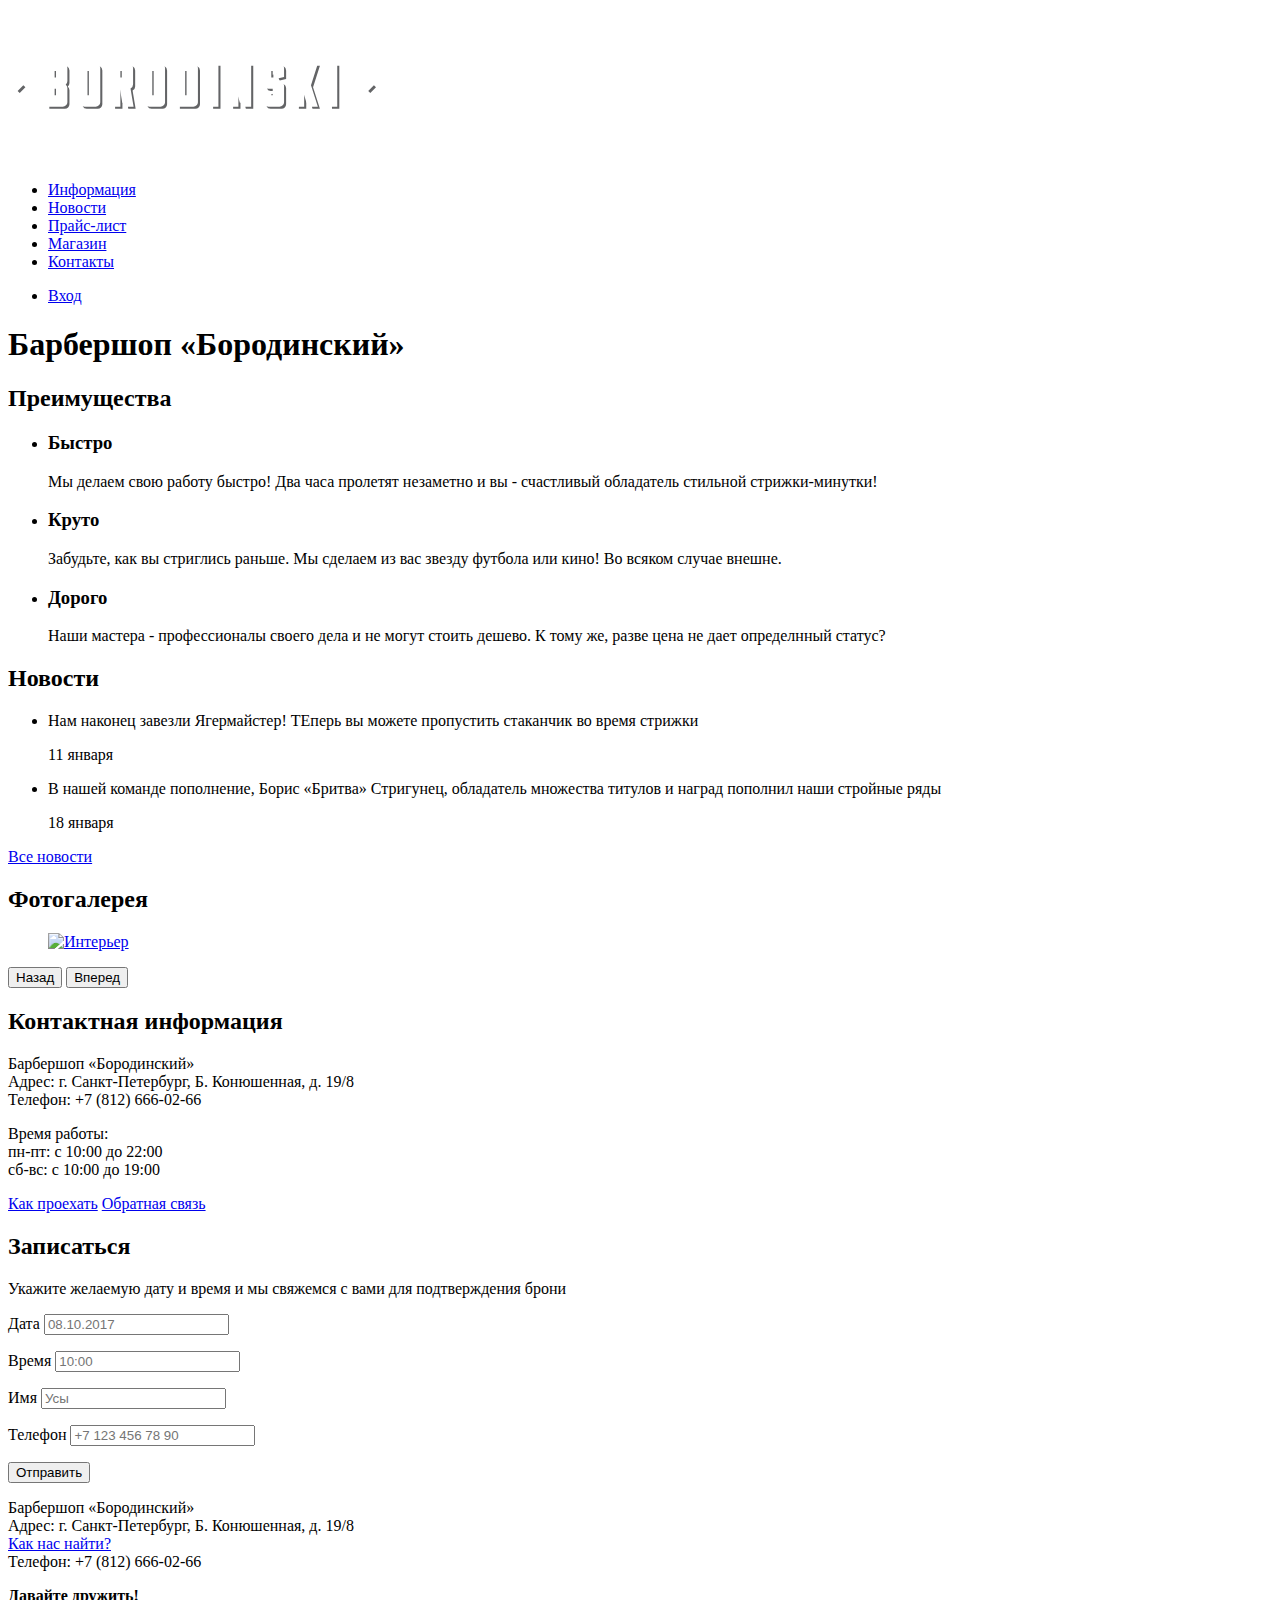
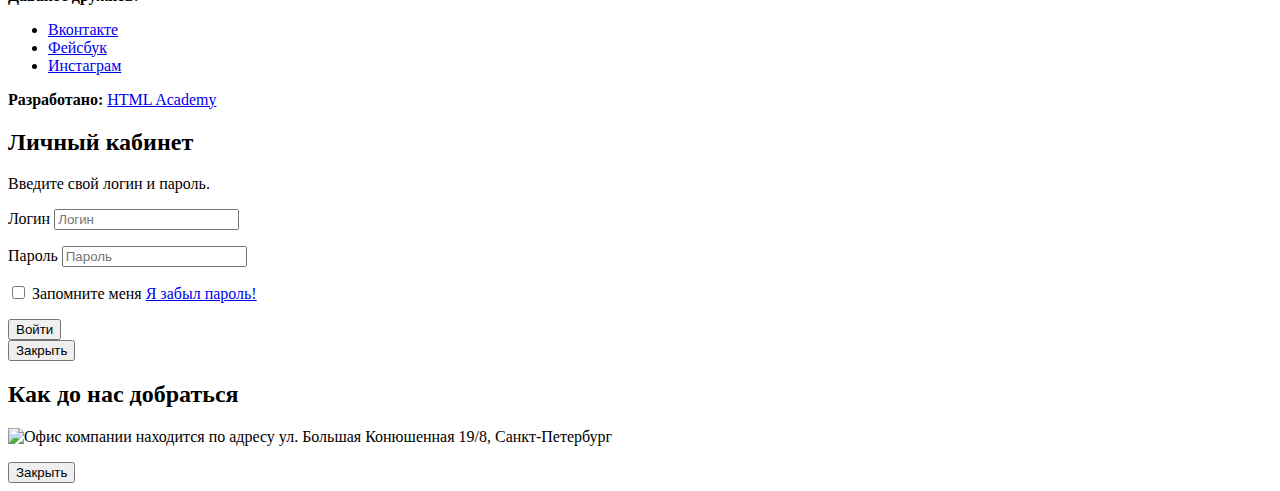
==== Main_Page/index.html @ 08b4de9e "1st commit" ====
<!DOCTYPE html>
<html lang="ru">
<head>
  <meta charset="UTF-8">
  <title>Барбершоп «Бородинский»</title>
</head>
<body>
  <header class="main-header">
    <nav class="main-navigation">
      <a class="main-header-logo">
        <img src="img/index-logo.svg" width="368" height="153" alt="Логотип барбершопа «Бородинский»">
      </a>
      <ul class="site-navigation">
        <li><a href="info.html">Информация</a></li>
        <li><a href="news.html">Новости</a></li>
        <li><a href="price.html">Прайс-лист</a></li>
        <li><a href="catalog.html">Магазин</a></li>
        <li><a href="contacts.html">Контакты</a></li>
      </ul>
      <ul class="user-navigation">
        <li class="login-link">
          <a href="login.html" class="login-link">Вход</a>
        </li>
      </ul>
    </nav>
  </header>
  <main class="container">

    <h1 class="visually-hidden">Барбершоп «Бородинский»</h1>

    <section class="features">
      <h2 class="visually-hidden">Преимущества</h2>
      <ul class="features-list">
        <li class="features-item">
          <h3>Быстро</h3>
          <p>Мы делаем свою работу быстро! Два часа пролетят незаметно и вы - счастливый обладатель стильной стрижки-минутки!</p>
        </li>
        <li class="features-item">
          <h3>Круто</h3>
          <p>Забудьте, как вы стриглись раньше. Мы сделаем из вас звезду футбола или кино! Во всяком случае внешне.</p>
        </li>
        <li class="features-item">
          <h3>Дорого</h3>
          <p>Наши мастера - профессионалы своего дела и не могут стоить дешево. К тому же, разве цена не дает определнный статус?</p>
        </li>
      </ul>
    </section>

    <section class="news">
      <h2>Новости</h2>
      <ul class="news-list">
        <li class="news-item">
          <p>Нам наконец завезли Ягермайстер! ТЕперь вы можете пропустить стаканчик во время стрижки</p>
          <time datatime="2016-01-11">11 января</time>
        </li>
        <li class="news-item">
          <p>В нашей команде пополнение, Борис «Бритва» Стригунец, обладатель множества титулов и наград пополнил наши стройные ряды</p>
          <time datatime="2016-01-18">18 января</time>
        </li>
      </ul>
      <a href="news.html" class="button">Все новости</a>
    </section>

    <section class="gallery">
      <h2>Фотогалерея</h2>
      <figure class="gallery-content">
        <a href="#"><img src="img/studio.jpg" width="286" height="164" alt="Интерьер"></a>
      </figure>
      <button class="button gallery-button gallery-button-back" type="button">Назад</button>
      <button class="button gallery-button gallery-button-next" type="button">Вперед</button>
    </section>

    <section class="contacts">
      <h2>Контактная информация</h2>
      <p>Барбершоп «Бородинский»<br>
        Адрес: г. Санкт-Петербург, Б. Конюшенная, д. 19/8<br>
        Телефон: +7 (812) 666-02-66
      </p>
      <p>
        Время работы:<br>
        пн-пт: с 10:00 до 22:00<br>
        сб-вс: с 10:00 до 19:00
      </p>
      <a href="map.html" class="button">Как проехать</a>
      <a href="contacts.html" class="button">Обратная связь</a>
    </section>

    <section class="appointment">
      <h2>Записаться</h2>
      <p class="appointment-info">Укажите желаемую дату и время и мы свяжемся с вами для подтверждения брони</p>
      <form action="https://echo.htmlacademy.ru" class="appointment-form" method="POST">
        <p class="appointment-item">
          <label for="appointment-date">Дата</label>
          <input id="appointment-date" type="text" name="date" value="" placeholder="08.10.2017">
        </p>
        <p class="appointment-item">
          <label for="appointment-time">Время</label>
          <input id="appointment-time" type="text" name="time" value="" placeholder="10:00">
        </p>
        <p class="appointment-item">
          <label for="appointment-name">Имя</label>
          <input id="appointment-name" type="text" name="name" value="" placeholder="Усы">
        </p>
        <p class="appointment-item">
          <label for="appointment-phone">Телефон</label>
          <input id="appointment-phone" type="tel" name="phone" value="" placeholder="+7 123 456 78 90">
        </p>
        <button class="button" type="submit">Отправить</button>
      </form>
    </section>
  </main>
  <footer class="main-footer">
    <p class="footer-contacts">
      Барбершоп «Бородинский»<br>
      Адрес: г. Санкт-Петербург, Б. Конюшенная, д. 19/8<br>
      <a href="map.html">Как нас найти?</a><br>
      Телефон: +7 (812) 666-02-66
    </p>
    <div class="footer-social">
      <b>Давайте дружить!</b>
      <ul>
        <li><a href="#" class="social-button">Вконтакте</a></li>
        <li><a href="#" class="social-button">Фейсбук</a></li>
        <li><a href="#" class="social-button">Инстаграм</a></li>
      </ul>
    </div>
    <p class="footer-copyright">
      <b>Разработано:</b>
      <a href="https://htmlacademy.ru" class="button">HTML Academy</a>
    </p>
  </footer>

    <section class="modal modal-login">
      <h2>Личный кабинет</h2>
      <p>Введите свой логин и пароль.</p>
      <form action="https://echo.htmlacademy.ru" class="login-form" method="POST">
        <p>
          <label for="user-login" class="visually-hidden">Логин</label>
          <input class="login-icon-user" type="text" name="login" id="user-login" placeholder="Логин">
        </p>
        <p>
          <label for="user-password" class="visually-hidden">Пароль</label>
          <input type="password" class="login-icon-password" name="password" id="user-password" placeholder="Пароль">
        </p>
        <p class="login-password-info">
          <label class="login=checkbox">
            <input type="checkbox" class="visually-hidden" name="remember">
            <span class="checkbox-indicator"></span>
            Запомните меня
          </label>
          <a class="restore" href="#">Я забыл пароль!</a>
        </p>
        <button class="button" type="submit">Войти</button>
      </form>
      <button class="modal-close" type="button">Закрыть</button>
    </section>

    <section class="modal modal-map">
      <h2 class="visually-hidden">Как до нас добраться</h2>
      <p>
        <img src="img/map.jpg" width="780" height="560" alt="Офис компании находится по адресу ул. Большая Конюшенная 19/8, Санкт-Петербург">
      </p>
      <button class="modal-close" type="button">Закрыть</button>
    </section>
</body>
</html>
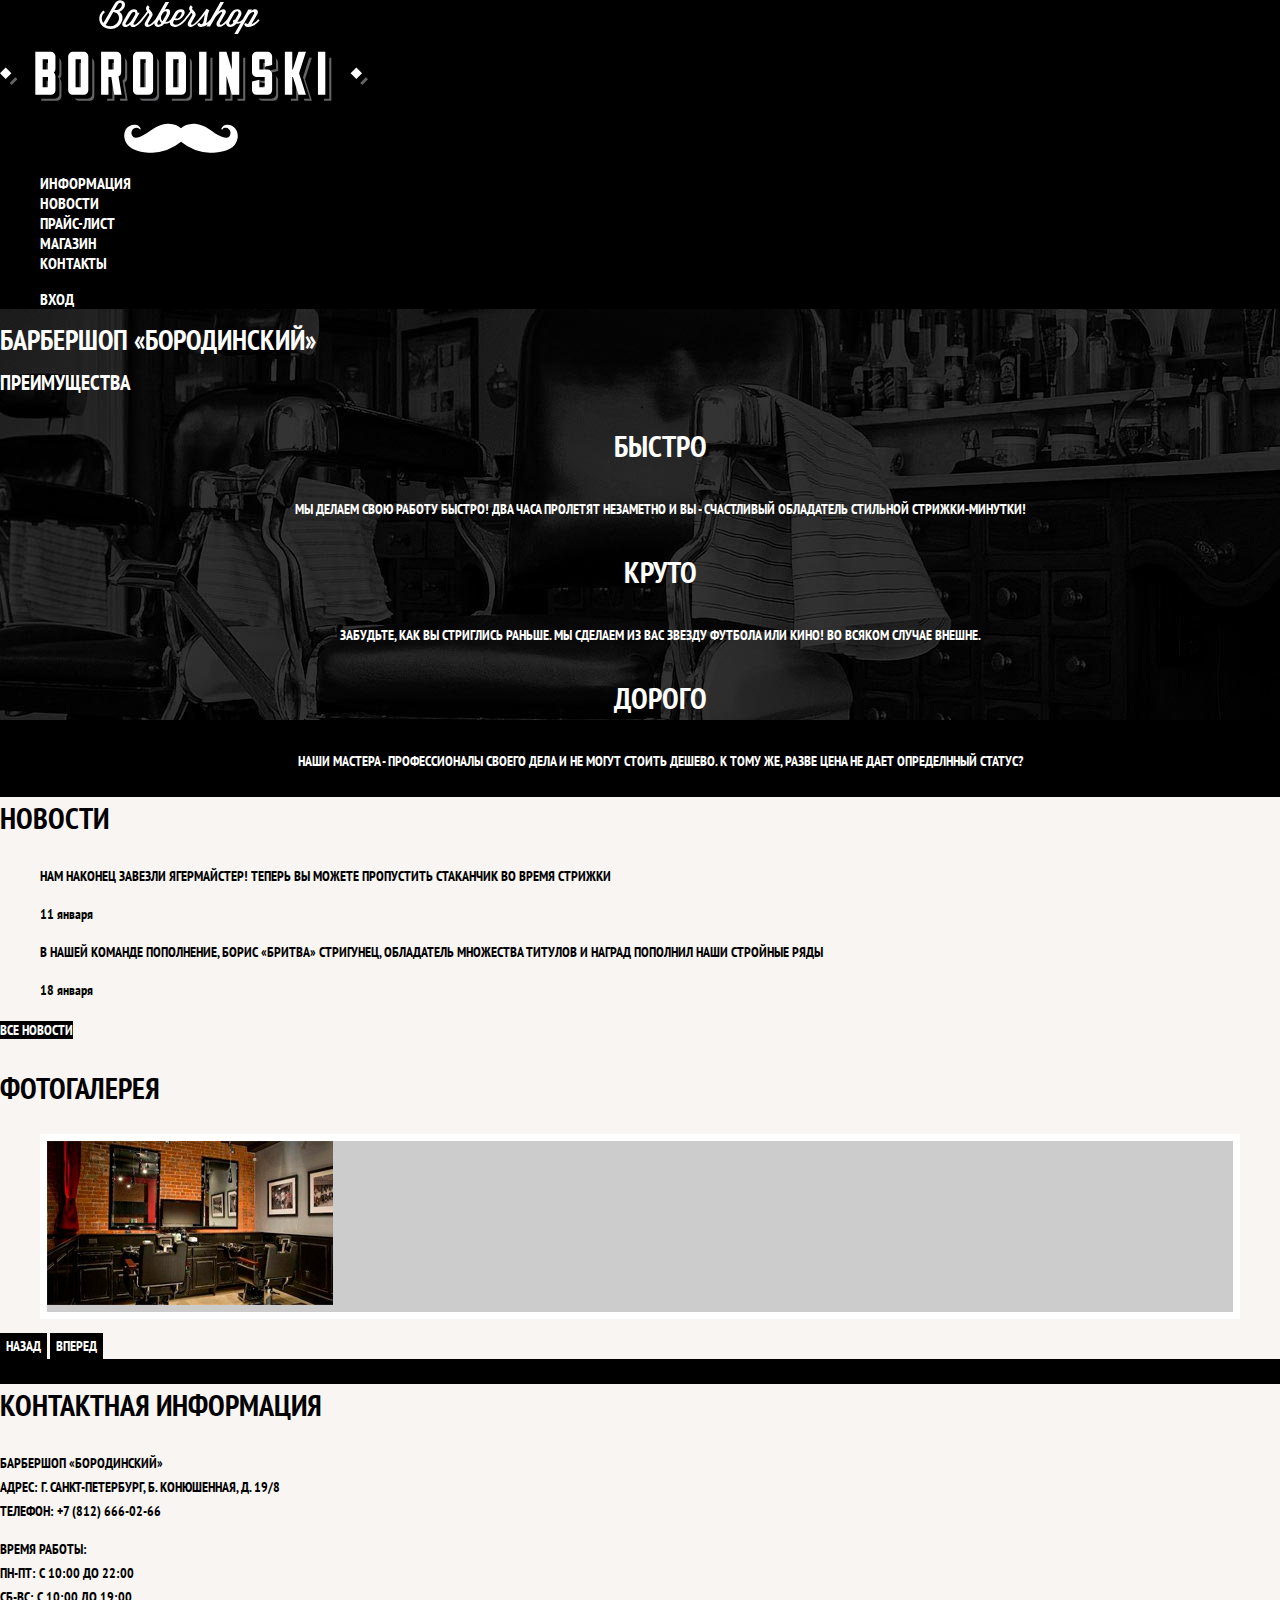
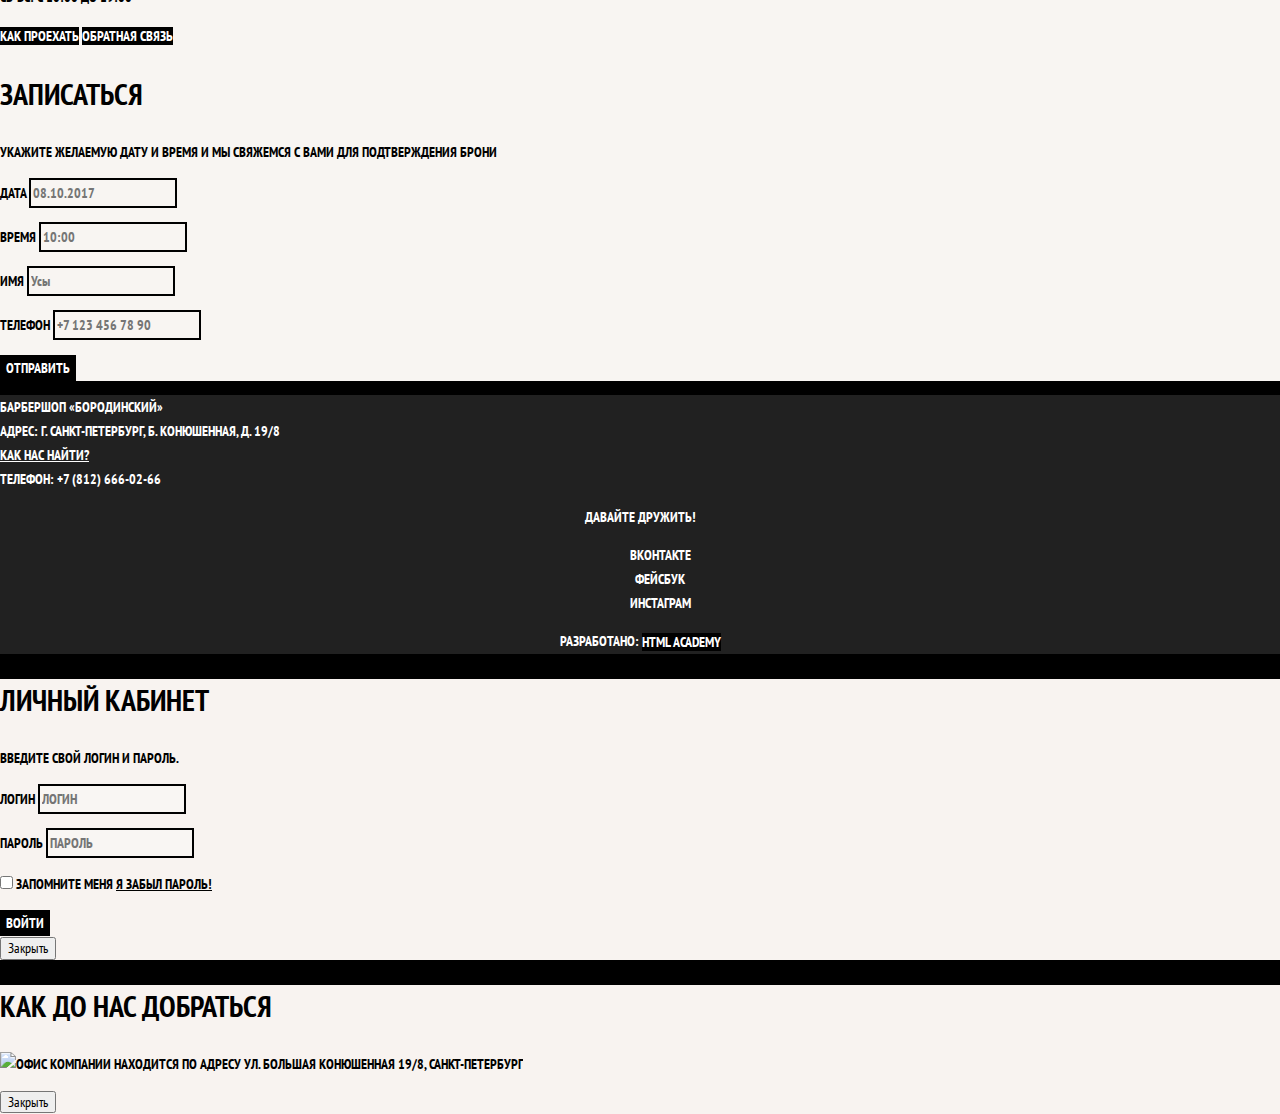
==== commit b74dfa84: "added style.css" ====
--- a/Main_Page/index.html
+++ b/Main_Page/index.html
@@ -3,6 +3,11 @@
 <head>
   <meta charset="UTF-8">
   <title>Барбершоп «Бородинский»</title>
+  <link rel="preconnect" href="https://fonts.googleapis.com">
+  <link rel="preconnect" href="https://fonts.gstatic.com" crossorigin>
+  <link href="https://fonts.googleapis.com/css2?family=PT+Sans+Narrow:wght@400;700&display=swap" rel="stylesheet">  
+  <link rel="stylesheet" href="../css/normalize.css">
+  <link rel="stylesheet" href="../css/style.css">
 </head>
 <body>
   <header class="main-header">
@@ -31,84 +36,89 @@
     <section class="features">
       <h2 class="visually-hidden">Преимущества</h2>
       <ul class="features-list">
-        <li class="features-item">
+        <li class="feature-item">
           <h3>Быстро</h3>
           <p>Мы делаем свою работу быстро! Два часа пролетят незаметно и вы - счастливый обладатель стильной стрижки-минутки!</p>
         </li>
-        <li class="features-item">
+        <li class="feature-item">
           <h3>Круто</h3>
           <p>Забудьте, как вы стриглись раньше. Мы сделаем из вас звезду футбола или кино! Во всяком случае внешне.</p>
         </li>
-        <li class="features-item">
+        <li class="feature-item">
           <h3>Дорого</h3>
           <p>Наши мастера - профессионалы своего дела и не могут стоить дешево. К тому же, разве цена не дает определнный статус?</p>
         </li>
       </ul>
     </section>
 
-    <section class="news">
-      <h2>Новости</h2>
-      <ul class="news-list">
-        <li class="news-item">
-          <p>Нам наконец завезли Ягермайстер! ТЕперь вы можете пропустить стаканчик во время стрижки</p>
-          <time datatime="2016-01-11">11 января</time>
-        </li>
-        <li class="news-item">
-          <p>В нашей команде пополнение, Борис «Бритва» Стригунец, обладатель множества титулов и наград пополнил наши стройные ряды</p>
-          <time datatime="2016-01-18">18 января</time>
-        </li>
-      </ul>
-      <a href="news.html" class="button">Все новости</a>
-    </section>
+    <div class="index-columns">
+      <section class="news">
+        <h2>Новости</h2>
+        <ul class="news-list">
+          <li class="news-item">
+            <p>Нам наконец завезли Ягермайстер! ТЕперь вы можете пропустить стаканчик во время стрижки</p>
+            <time datatime="2016-01-11">11 января</time>
+          </li>
+          <li class="news-item">
+            <p>В нашей команде пополнение, Борис «Бритва» Стригунец, обладатель множества титулов и наград пополнил наши стройные ряды</p>
+            <time datatime="2016-01-18">18 января</time>
+          </li>
+        </ul>
+        <a href="news.html" class="button">Все новости</a>
+      </section>
 
-    <section class="gallery">
-      <h2>Фотогалерея</h2>
-      <figure class="gallery-content">
-        <a href="#"><img src="img/studio.jpg" width="286" height="164" alt="Интерьер"></a>
-      </figure>
-      <button class="button gallery-button gallery-button-back" type="button">Назад</button>
-      <button class="button gallery-button gallery-button-next" type="button">Вперед</button>
-    </section>
+      <section class="gallery">
+        <h2>Фотогалерея</h2>
+        <figure class="gallery-content">
+          <a href="#"><img src="../Main_Page/img/studio.jpg" width="286" height="164" alt="Интерьер"></a>
+        </figure>
+        <button class="button gallery-button gallery-button-back" type="button">Назад</button>
+        <button class="button gallery-button gallery-button-next" type="button">Вперед</button>
+      </section>
+    </div>
 
-    <section class="contacts">
-      <h2>Контактная информация</h2>
-      <p>Барбершоп «Бородинский»<br>
-        Адрес: г. Санкт-Петербург, Б. Конюшенная, д. 19/8<br>
-        Телефон: +7 (812) 666-02-66
-      </p>
-      <p>
-        Время работы:<br>
-        пн-пт: с 10:00 до 22:00<br>
-        сб-вс: с 10:00 до 19:00
-      </p>
-      <a href="map.html" class="button">Как проехать</a>
-      <a href="contacts.html" class="button">Обратная связь</a>
-    </section>
+    <div class="index-columns">
+      <section class="contacts">
+        <h2>Контактная информация</h2>
+        <p>Барбершоп «Бородинский»<br>
+          Адрес: г. Санкт-Петербург, Б. Конюшенная, д. 19/8<br>
+          Телефон: +7 (812) 666-02-66
+        </p>
+        <p>
+          Время работы:<br>
+          пн-пт: с 10:00 до 22:00<br>
+          сб-вс: с 10:00 до 19:00
+        </p>
+        <a href="map.html" class="button">Как проехать</a>
+        <a href="contacts.html" class="button">Обратная связь</a>
+      </section>
 
-    <section class="appointment">
-      <h2>Записаться</h2>
-      <p class="appointment-info">Укажите желаемую дату и время и мы свяжемся с вами для подтверждения брони</p>
-      <form action="https://echo.htmlacademy.ru" class="appointment-form" method="POST">
-        <p class="appointment-item">
-          <label for="appointment-date">Дата</label>
-          <input id="appointment-date" type="text" name="date" value="" placeholder="08.10.2017">
-        </p>
-        <p class="appointment-item">
-          <label for="appointment-time">Время</label>
-          <input id="appointment-time" type="text" name="time" value="" placeholder="10:00">
-        </p>
-        <p class="appointment-item">
-          <label for="appointment-name">Имя</label>
-          <input id="appointment-name" type="text" name="name" value="" placeholder="Усы">
-        </p>
-        <p class="appointment-item">
-          <label for="appointment-phone">Телефон</label>
-          <input id="appointment-phone" type="tel" name="phone" value="" placeholder="+7 123 456 78 90">
-        </p>
-        <button class="button" type="submit">Отправить</button>
-      </form>
-    </section>
+      <section class="appointment">
+        <h2>Записаться</h2>
+        <p class="appointment-info">Укажите желаемую дату и время и мы свяжемся с вами для подтверждения брони</p>
+        <form action="https://echo.htmlacademy.ru" class="appointment-form" method="POST">
+          <p class="appointment-item">
+            <label for="appointment-date">Дата</label>
+            <input id="appointment-date" type="text" name="date" value="" placeholder="08.10.2017">
+          </p>
+          <p class="appointment-item">
+            <label for="appointment-time">Время</label>
+            <input id="appointment-time" type="text" name="time" value="" placeholder="10:00">
+          </p>
+          <p class="appointment-item">
+            <label for="appointment-name">Имя</label>
+            <input id="appointment-name" type="text" name="name" value="" placeholder="Усы">
+          </p>
+          <p class="appointment-item">
+            <label for="appointment-phone">Телефон</label>
+            <input id="appointment-phone" type="tel" name="phone" value="" placeholder="+7 123 456 78 90">
+          </p>
+          <button class="button" type="submit">Отправить</button>
+        </form>
+      </section>
+    </div>
   </main>
+
   <footer class="main-footer">
     <p class="footer-contacts">
       Барбершоп «Бородинский»<br>
--- a/css/style.css
+++ b/css/style.css
@@ -0,0 +1,199 @@
+body {
+  margin: 0;
+  padding: 0;
+  
+  font-family: "PT Sans Narrow", Arial, sans-serif;
+  font-size: 14px;
+  line-height: 24px;
+  font-weight: 700;
+  color: #ffffff;
+  text-transform: uppercase;
+
+  background-color: #000000;
+  background-image: url("../Main_Page/img/bg.jpg");
+  background-position: top center;
+  background-repeat: no-repeat;
+}
+
+a{
+  text-decoration: none;
+}
+
+.button {
+  font: inherit;
+
+  text-align: center;
+  color: #ffffff;
+  vertical-align: middle;
+  text-transform: uppercase;
+
+  background-color: #000000;
+  border: none;
+}
+
+.button:hover,
+.button:focus,
+.button:active {
+  background-color: #663d15;
+}
+
+.main-navigation {
+  font-size: 16px;
+  line-height: 20px;
+  color: #ffffff;
+
+  background-color: #000000;
+}
+
+.site-navigation,
+.user-navigation {
+  list-style: none;
+}
+
+.site-navigation a,
+.user-navigation a {
+  color: #ffffff;
+}
+
+.site-navigation a:hover,
+.site-navigation a:focus,
+.user-navigation a:hover,
+.user-navigation a:focus {
+  background-color: #242424;
+}
+
+.features-list {
+  list-style: none;
+}
+
+.feature-item {
+  text-align: center;
+}
+
+.feature-item h3 {
+  font-size: 30px;
+  line-height: 42px;
+}
+
+.index-columns {
+  color: #000000;
+
+  background-color: #f8f5f2;
+  background-image: url("img/pattern-light.jpg");
+  background-position: 0 0;
+  background-repeat: repeat;
+}
+
+.index-columns h2 {
+  font-size: 30px;
+  line-height: 42px;
+}
+
+.news-list {
+  list-style: none;
+}
+
+.news-list time {
+  text-transform: none;
+}
+
+.gallery-content {
+  background-color: #cccccc;
+  border: 7px solid #ffffff;
+}
+
+.appointment-item input {
+  font: inherit;
+
+  background-color: transparent;
+  border: 2px solid #000000;
+}
+
+.appointment-item input:focus {
+  border-color: #663d15;
+}
+
+.main-footer {
+  color: #ffffff;
+
+  background-color: #212121;
+  background-image: url("img/dark-pattern.jpg");
+  background-position: 0 0;
+  background-repeat: repeat;
+}
+
+.footer-contacts a {
+  color: #ffffff;
+  text-decoration: underline;
+}
+
+.footer-contacts a:hover,
+.footer-contacts a:focus {
+  text-decoration: none;
+}
+
+.footer-social {
+  text-align: center;
+}
+
+.footer-social ul {
+  list-style: none;
+}
+
+.social-button {
+  color: #ffffff;
+}
+
+.footer-copyright {
+  text-align: center;
+}
+
+.footer-copyright .button:hover,
+.footer-copyright .button:focus {
+  color: #000000;
+
+  background-color: #ffffff;
+}
+
+.modal {
+  color: #000000;
+
+  background-color: #f8f3f0;
+  background-image: url("img/pattern-light.jpg");
+  background-position: 0 0;
+  background-repeat: repeat;
+}
+
+.modal h2 {
+  font-size: 30px;
+  line-height: 42px;
+}
+
+.login-form input[type="text"],
+.login-form input[type="password"] {
+  font: inherit;
+  columns: #000000;
+  text-transform: uppercase;
+
+  background-color: #f9f6f3;
+  border: 2px solid #000000;
+}
+
+.login-form input:focus {
+  border-color: #663d15;
+}
+
+.login-checkbox:hover,
+.login-checkbox:focus {
+  color: #663d15;
+}
+
+.restore {
+  color: #000000;
+  text-decoration: underline;
+}
+
+.restore:hover,
+.restore:focus {
+  text-decoration: none;
+}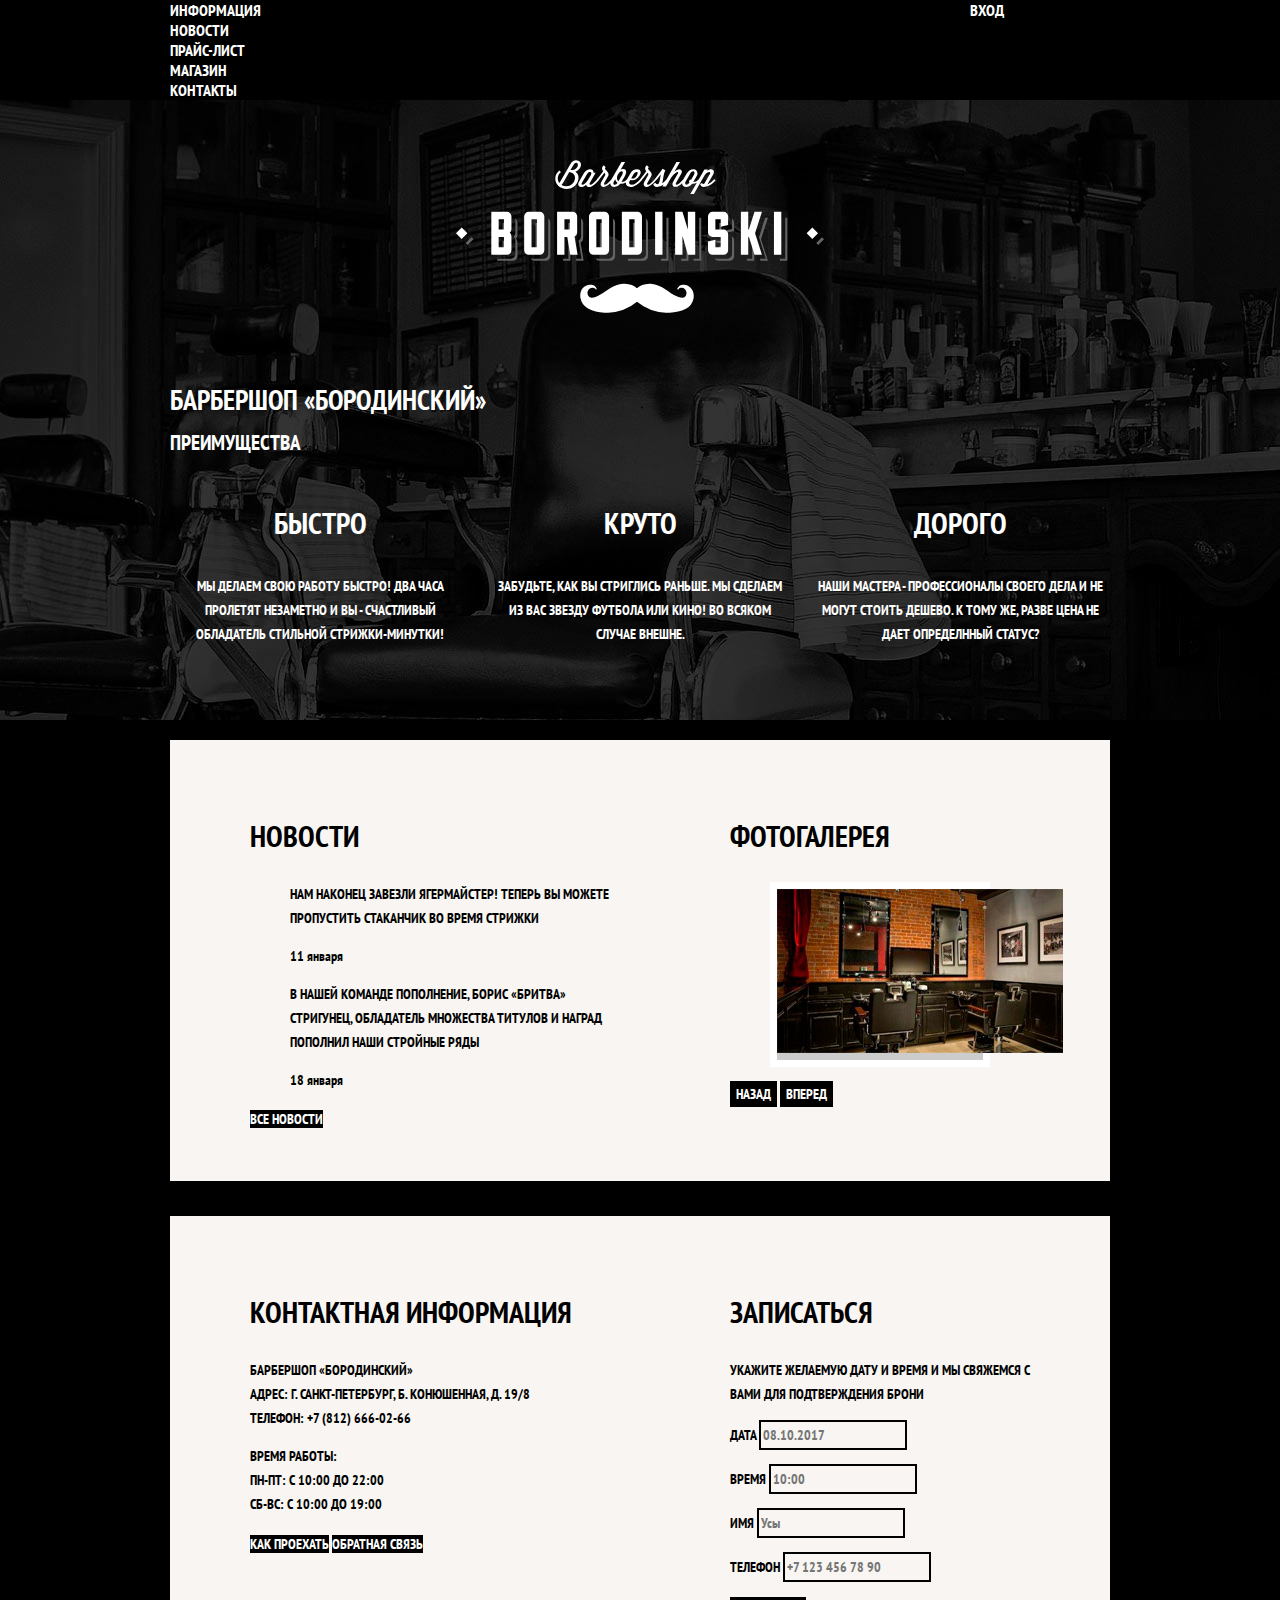
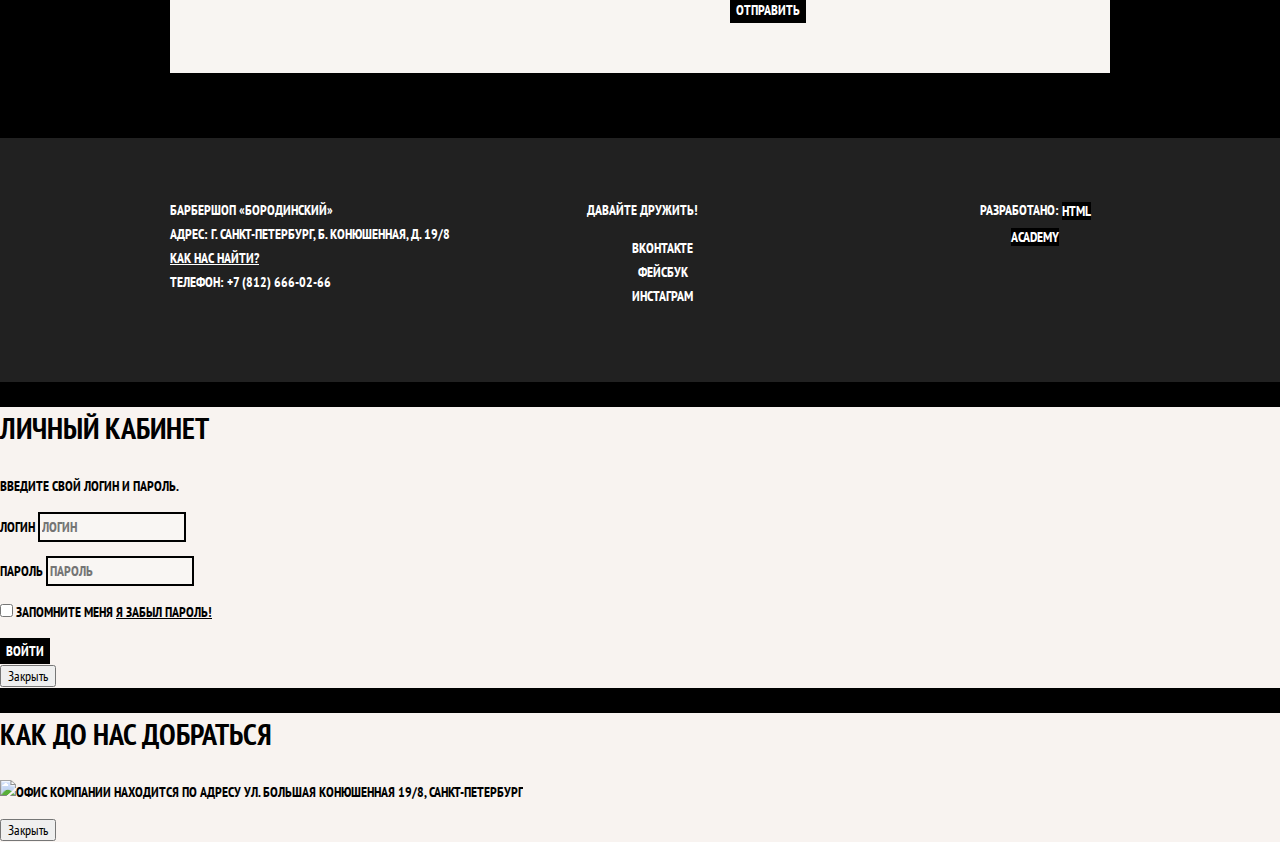
==== commit db3404f0: "added flexs" ====
--- a/Main_Page/index.html
+++ b/Main_Page/index.html
@@ -15,18 +15,22 @@
       <a class="main-header-logo">
         <img src="img/index-logo.svg" width="368" height="153" alt="Логотип барбершопа «Бородинский»">
       </a>
-      <ul class="site-navigation">
-        <li><a href="info.html">Информация</a></li>
-        <li><a href="news.html">Новости</a></li>
-        <li><a href="price.html">Прайс-лист</a></li>
-        <li><a href="catalog.html">Магазин</a></li>
-        <li><a href="contacts.html">Контакты</a></li>
-      </ul>
-      <ul class="user-navigation">
-        <li class="login-link">
-          <a href="login.html" class="login-link">Вход</a>
-        </li>
-      </ul>
+      <div class="main-navigation-wrapper">
+        <div class="container">
+          <ul class="site-navigation">
+            <li><a href="info.html">Информация</a></li>
+            <li><a href="news.html">Новости</a></li>
+            <li><a href="price.html">Прайс-лист</a></li>
+            <li><a href="catalog.html">Магазин</a></li>
+            <li><a href="contacts.html">Контакты</a></li>
+          </ul>
+          <ul class="user-navigation">
+            <li class="login-link">
+              <a href="login.html" class="login-link">Вход</a>
+            </li>
+          </ul>
+        </div>
+      </div>
     </nav>
   </header>
   <main class="container">
@@ -120,24 +124,26 @@
   </main>
 
   <footer class="main-footer">
-    <p class="footer-contacts">
-      Барбершоп «Бородинский»<br>
-      Адрес: г. Санкт-Петербург, Б. Конюшенная, д. 19/8<br>
-      <a href="map.html">Как нас найти?</a><br>
-      Телефон: +7 (812) 666-02-66
-    </p>
-    <div class="footer-social">
-      <b>Давайте дружить!</b>
-      <ul>
-        <li><a href="#" class="social-button">Вконтакте</a></li>
-        <li><a href="#" class="social-button">Фейсбук</a></li>
-        <li><a href="#" class="social-button">Инстаграм</a></li>
-      </ul>
+    <div class="container">
+      <p class="footer-contacts">
+        Барбершоп «Бородинский»<br>
+        Адрес: г. Санкт-Петербург, Б. Конюшенная, д. 19/8<br>
+        <a href="map.html">Как нас найти?</a><br>
+        Телефон: +7 (812) 666-02-66
+      </p>
+      <div class="footer-social">
+        <b>Давайте дружить!</b>
+        <ul>
+          <li><a href="#" class="social-button">Вконтакте</a></li>
+          <li><a href="#" class="social-button">Фейсбук</a></li>
+          <li><a href="#" class="social-button">Инстаграм</a></li>
+        </ul>
+      </div>
+      <p class="footer-copyright">
+        <b>Разработано:</b>
+        <a href="https://htmlacademy.ru" class="button">HTML Academy</a>
+      </p>
     </div>
-    <p class="footer-copyright">
-      <b>Разработано:</b>
-      <a href="https://htmlacademy.ru" class="button">HTML Academy</a>
-    </p>
   </footer>
 
     <section class="modal modal-login">
--- a/css/style.css
+++ b/css/style.css
@@ -15,7 +15,7 @@
   background-repeat: no-repeat;
 }
 
-a{
+a {
   text-decoration: none;
 }
 
@@ -42,12 +42,11 @@
   line-height: 20px;
   color: #ffffff;
 
-  background-color: #000000;
-}
-
-.site-navigation,
-.user-navigation {
-  list-style: none;
+  background-color: transparent;
+
+  display: flex;
+  flex-direction: column;
+  align-items:center;
 }
 
 .site-navigation a,
@@ -62,11 +61,22 @@
   background-color: #242424;
 }
 
+.features {
+  margin-bottom: 80px;
+}
+
 .features-list {
+  display: flex;
+  justify-content: space-between;
+  margin: 0;
+  padding: 0;
+
   list-style: none;
 }
 
 .feature-item {
+  width: 300px;
+
   text-align: center;
 }
 
@@ -76,6 +86,11 @@
 }
 
 .index-columns {
+  display: flex;
+  justify-content: space-between;
+  padding: 50px 80px;
+  margin-bottom: 35px;
+  
   color: #000000;
 
   background-color: #f8f5f2;
@@ -89,12 +104,20 @@
   line-height: 42px;
 }
 
+.news {
+  width: 380px;
+}
+
 .news-list {
   list-style: none;
 }
 
 .news-list time {
   text-transform: none;
+}
+
+.gallery {
+  width: 300px;
 }
 
 .gallery-content {
@@ -114,6 +137,9 @@
 }
 
 .main-footer {
+  padding: 60px 0;
+  margin-top: 65px;
+
   color: #ffffff;
 
   background-color: #212121;
@@ -122,6 +148,16 @@
   background-repeat: repeat;
 }
 
+.main-footer .container {
+  display: flex;
+}
+
+.footer-contacts {
+  width: 320px;
+  margin: 0;
+  margin-right: 80px;
+}
+
 .footer-contacts a {
   color: #ffffff;
   text-decoration: underline;
@@ -133,6 +169,9 @@
 }
 
 .footer-social {
+  width: 145px;
+  margin: 0;
+
   text-align: center;
 }
 
@@ -145,6 +184,10 @@
 }
 
 .footer-copyright {
+  width: 150px;
+  margin: 0;
+  margin-left: auto;
+
   text-align: center;
 }
 
@@ -196,4 +239,58 @@
 .restore:hover,
 .restore:focus {
   text-decoration: none;
+}
+
+/* ----------Сетка---------- */
+
+.main-header {
+  margin-bottom: 75px;
+}
+
+.main-header-logo {
+  order: 1;
+  width: 368px;
+  height: 153px;
+}
+
+.site-navigation {
+  width: 620px;
+  margin: 0;
+  padding: 0;
+
+  list-style: none;
+}
+
+.user-navigation {
+  width: 140px;
+  margin: 0;
+  padding: 0;
+
+  list-style: none;
+}
+
+.main-navigation-wrapper {
+  width: 100%;
+  margin-bottom: 60px;
+
+  background-color: #000000;
+}
+
+.container {
+  width: 940px;
+  margin: 0 auto;
+  padding: 0 10px;
+}
+
+.main-navigation-wrapper .container {
+  display: flex;
+  justify-content: space-between;
+}
+
+.contacts {
+  width: 380px;
+}
+
+.appointment {
+  width: 300px;
 }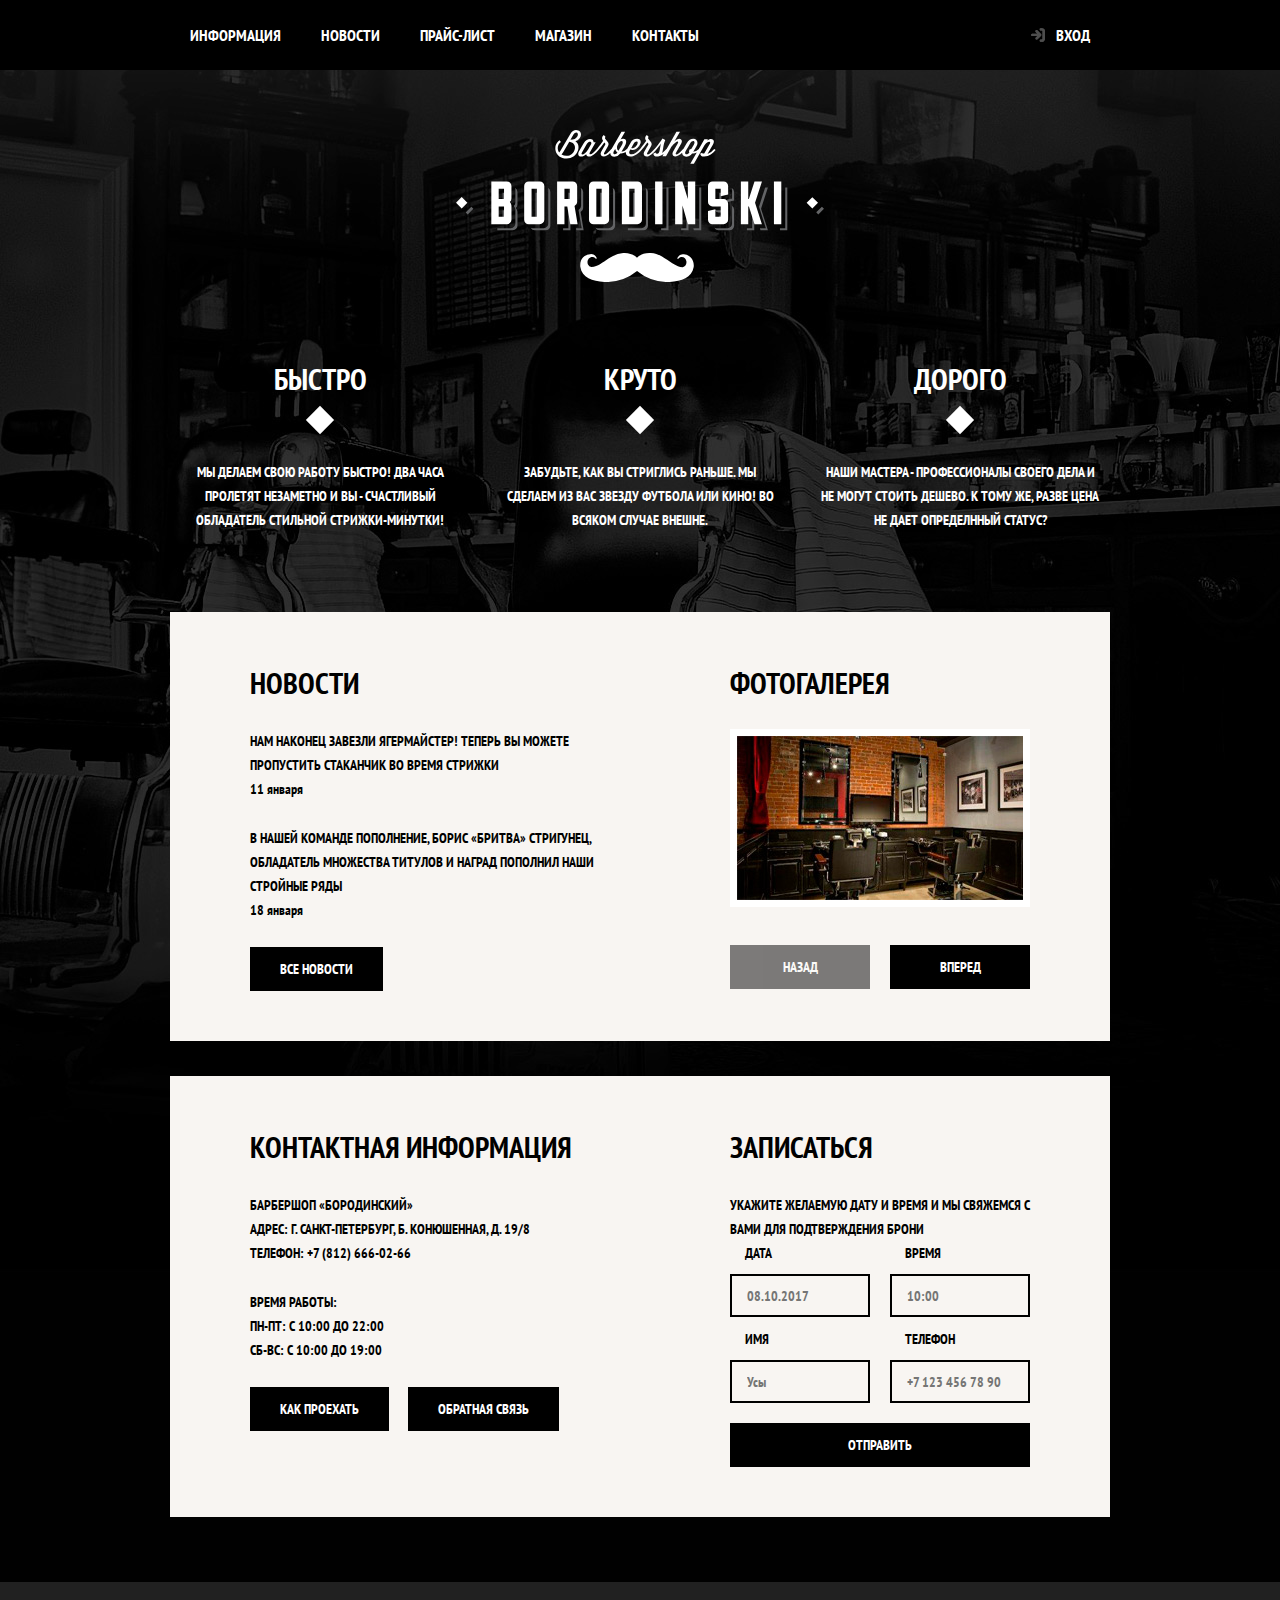
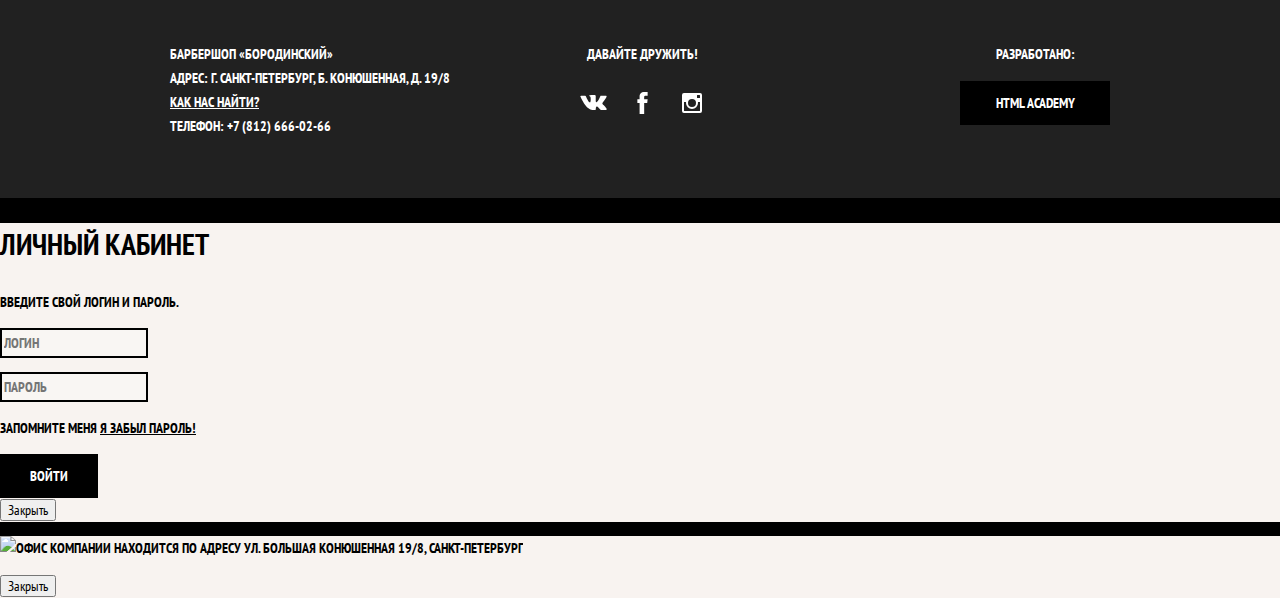
==== commit 81bec2b2: "updated murkup&styles" ====
--- a/Main_Page/index.html
+++ b/Main_Page/index.html
@@ -25,7 +25,7 @@
             <li><a href="contacts.html">Контакты</a></li>
           </ul>
           <ul class="user-navigation">
-            <li class="login-link">
+            <li>
               <a href="login.html" class="login-link">Вход</a>
             </li>
           </ul>
@@ -73,11 +73,13 @@
 
       <section class="gallery">
         <h2>Фотогалерея</h2>
-        <figure class="gallery-content">
-          <a href="#"><img src="../Main_Page/img/studio.jpg" width="286" height="164" alt="Интерьер"></a>
-        </figure>
-        <button class="button gallery-button gallery-button-back" type="button">Назад</button>
-        <button class="button gallery-button gallery-button-next" type="button">Вперед</button>
+        <div class="gallery-container">
+          <figure class="gallery-content">
+            <a href="#"><img src="../Main_Page/img/studio.jpg" width="286" height="164" alt="Интерьер"></a>
+          </figure>
+          <button class="button gallery-button gallery-button-back" type="button" disabled>Назад</button>
+          <button class="button gallery-button gallery-button-next" type="button">Вперед</button>
+        </div>
       </section>
     </div>
 
@@ -134,9 +136,15 @@
       <div class="footer-social">
         <b>Давайте дружить!</b>
         <ul>
-          <li><a href="#" class="social-button">Вконтакте</a></li>
-          <li><a href="#" class="social-button">Фейсбук</a></li>
-          <li><a href="#" class="social-button">Инстаграм</a></li>
+          <li><a href="#" class="social-button"><span class="visually-hidden">Вконтакте</span>
+            <svg xmlns="http://www.w3.org/2000/svg" width="27" height="15" viewBox="0 0 26.14 14.91"><path d="M26 13.47l-.09-.17a13.55 13.55 0 0 0-2.6-3q-.87-.83-1.1-1.12A1 1 0 0 1 22 8a10.27 10.27 0 0 1 1.22-1.78l.88-1.16q2.35-3.13 2-4L26 .94a.8.8 0 0 0-.4-.22 2.14 2.14 0 0 0-.87 0h-3.92a.51.51 0 0 0-.27 0h-.3a.6.6 0 0 0-.15.14.93.93 0 0 0-.14.24 22.22 22.22 0 0 1-1.46 3.06q-.5.84-.93 1.46a7 7 0 0 1-.71.91 4.94 4.94 0 0 1-.52.47q-.23.18-.35.15l-.23-.05a.9.9 0 0 1-.31-.33 1.49 1.49 0 0 1-.16-.53V1.6a3.14 3.14 0 0 0 0-.62 2.12 2.12 0 0 0-.14-.44.73.73 0 0 0-.28-.33 1.57 1.57 0 0 0-.46-.18A9 9 0 0 0 12.57 0a8.93 8.93 0 0 0-3.25.33 1.83 1.83 0 0 0-.52.41q-.25.3-.07.33a1.67 1.67 0 0 1 1.16.59l.08.16a2.6 2.6 0 0 1 .19.63 6.32 6.32 0 0 1 .12 1 10.59 10.59 0 0 1 0 1.7q-.07.71-.13 1.1a2.21 2.21 0 0 1-.18.64 2.69 2.69 0 0 1-.16.3l-.07.07a1 1 0 0 1-.37.07.86.86 0 0 1-.46-.19 3.27 3.27 0 0 1-.56-.52 7 7 0 0 1-.66-.93q-.37-.6-.76-1.42l-.22-.39q-.2-.38-.56-1.11t-.62-1.43A.9.9 0 0 0 5.2.9h-.07a.93.93 0 0 0-.22-.16A1.44 1.44 0 0 0 4.6.65L.87.68A1 1 0 0 0 .1.94L0 1a.44.44 0 0 0 0 .22 1.08 1.08 0 0 0 .08.37Q.9 3.53 1.86 5.31t1.66 2.87Q4.23 9.27 5 10.24t1 1.24l.37.41.34.33a8.06 8.06 0 0 0 1 .78 16.34 16.34 0 0 0 1.4.9 7.6 7.6 0 0 0 1.79.72 6.19 6.19 0 0 0 2 .22h1.57a1.08 1.08 0 0 0 .72-.3l.05-.07a.9.9 0 0 0 .1-.25 1.38 1.38 0 0 0 0-.37 4.48 4.48 0 0 1 .09-1.05 2.77 2.77 0 0 1 .23-.71 1.74 1.74 0 0 1 .29-.4 1.19 1.19 0 0 1 .23-.2h.11a.86.86 0 0 1 .77.21 4.52 4.52 0 0 1 .83.79q.39.47.93 1.05a6.41 6.41 0 0 0 1 .87l.27.16a3.31 3.31 0 0 0 .71.3 1.53 1.53 0 0 0 .76.07l3.48-.05a1.58 1.58 0 0 0 .8-.17.68.68 0 0 0 .34-.37 1.06 1.06 0 0 0 0-.46 1.71 1.71 0 0 0-.1-.36z" fill="#fff"/></svg>
+          </a></li>
+          <li><a href="#" class="social-button"><span class="visually-hidden">Фейсбук</span>
+            <svg xmlns="http://www.w3.org/2000/svg" width="19" height="22" viewBox="0 0 10.15 21.74"><path d="M3.34 1.12A4.77 4.77 0 0 1 6.53 0h3.61v3.81H7.81a1.07 1.07 0 0 0-1.09.83v2.55h3.42c-.08 1.23-.24 2.45-.41 3.67h-3v10.87H2.21V10.86H0V7.21h2.19V3.66a3.83 3.83 0 0 1 1.15-2.54z" fill="#fff"/></svg>
+          </a></li>
+          <li><a href="#" class="social-button"><span class="visually-hidden">Инстаграм</span>
+            <svg xmlns="http://www.w3.org/2000/svg" width="20" height="20" viewBox="0 0 20 20"><path d="M18 0H2a2 2 0 0 0-2 2v16a2 2 0 0 0 2 2h16a2 2 0 0 0 2-2V2a2 2 0 0 0-2-2zm-8 6a4 4 0 1 1-4 4 4 4 0 0 1 4-4zM2.5 18a.47.47 0 0 1-.5-.5V9h2.1a3.4 3.4 0 0 0-.1 1 6 6 0 1 0 12 0 3.4 3.4 0 0 0-.1-1H18v8.5a.47.47 0 0 1-.5.5zM18 4.5a.47.47 0 0 1-.5.5h-2a.47.47 0 0 1-.5-.5v-2a.47.47 0 0 1 .5-.5h2a.47.47 0 0 1 .5.5z" fill="#fff"/></svg>
+          </a></li>
         </ul>
       </div>
       <p class="footer-copyright">
--- a/css/style.css
+++ b/css/style.css
@@ -19,7 +19,34 @@
   text-decoration: none;
 }
 
+img {
+  max-width: 100%;
+  height: auto;
+}
+
+.visually-hidden:not(:focus):not(:active),
+input[type="checkbox"].visually-hidden,
+input[type="radio"].visually-hidden {
+  position: absolute;
+
+  width: 1px;
+  height: 1px;
+  margin: -1px;
+  border: 0;
+  padding: 0;
+
+  white-space: nowrap;
+
+  clip-path: inset(100%);
+  clip: rect(0 0 0 0);
+  overflow: hidden;
+}
+
 .button {
+  display: inline-block;
+  margin-right: 16px;
+  padding: 10px 30px;
+
   font: inherit;
 
   text-align: center;
@@ -37,6 +64,13 @@
   background-color: #663d15;
 }
 
+.button.disapled,
+.button:disabled {
+  cursor: default;
+  opacity: 0.5;
+  background-color: #000;
+}
+
 .main-navigation {
   font-size: 16px;
   line-height: 20px;
@@ -51,6 +85,9 @@
 
 .site-navigation a,
 .user-navigation a {
+  display: block;
+  padding: 25px 20px;
+
   color: #ffffff;
 }
 
@@ -81,8 +118,33 @@
 }
 
 .feature-item h3 {
+  position: relative;
+
+  margin: 0;
+  margin-bottom: 60px;
+
   font-size: 30px;
   line-height: 42px;
+}
+
+.feature-item h3::after {
+  content: "";
+
+  position: absolute;
+  bottom: -30px;
+  left: 50%;
+  margin-left: -10px;
+
+  width: 20px;
+  height: 20px;
+
+  background-color: #fff;
+
+  transform: rotate(45deg);
+}
+
+.feature-item p {
+  margin: 0 10px;
 }
 
 .index-columns {
@@ -100,6 +162,9 @@
 }
 
 .index-columns h2 {
+  margin: 0;
+  margin-bottom: 25px;
+
   font-size: 30px;
   line-height: 42px;
 }
@@ -109,8 +174,20 @@
 }
 
 .news-list {
+  margin: 0;
+  margin-bottom: 25px;
+  padding: 0;
+
   list-style: none;
 }
+
+.news-item {
+  margin-bottom: 25px;
+  }
+
+.news-item p {
+  margin: 0;
+  }
 
 .news-list time {
   text-transform: none;
@@ -120,12 +197,68 @@
   width: 300px;
 }
 
+.gallery-container {
+  position: relative;
+
+  height: 260px;
+}
+
 .gallery-content {
+  height: 164px;
+  margin: 0;
+
   background-color: #cccccc;
   border: 7px solid #ffffff;
 }
 
+.gallery-content img {
+  width: 286px;
+  height: 164px;
+}
+
+.gallery-button {
+  box-sizing: border-box;
+  position: absolute;
+  bottom: 0;
+
+  width: 140px;
+  margin: 0;
+}
+
+.gallery-button-back {
+  left: 0;
+}
+
+.gallery-button-next {
+  right: 0;
+}
+
+.appointment-form {
+  display: flex;
+  flex-wrap: wrap;
+  justify-content: space-between;
+}
+
+.appointment-item {
+  width: 140px;
+  margin: 0;
+  margin-bottom: 10px;
+}
+
+.appointment-item label{
+  display: block;
+  margin-bottom: 9px;
+  margin-left: 15px;
+}
+
 .appointment-item input {
+  box-sizing: border-box;
+  width: 140px;
+  padding-top: 8px;
+  padding-left: 15px;
+  padding-right: 15px;
+  padding-bottom: 7px;
+
   font: inherit;
 
   background-color: transparent;
@@ -134,6 +267,13 @@
 
 .appointment-item input:focus {
   border-color: #663d15;
+}
+
+.appointment .button{
+  display: block;
+  width: 100%;
+  margin-top: 10px;
+  margin-right: 0;
 }
 
 .main-footer {
@@ -176,11 +316,39 @@
 }
 
 .footer-social ul {
+  display: flex;
+  flex-wrap: wrap;
+  justify-content: space-between;
+  width: 141px;
+  margin: 0 auto;
+  padding: 0;
+
   list-style: none;
 }
 
+.footer-social b {
+  display: block;
+  margin-bottom: 15px;
+}
+
 .social-button {
-  color: #ffffff;
+  display: flex;
+  align-items: center;
+  justify-content: center;
+  width: 43px;
+  height: 43px;
+
+  color: #000000;
+}
+
+.social-button:hover,
+.social-button:focus {
+  background-color: #fff;
+}
+
+.social-button:hover path,
+.social-button:focus path{
+  fill: #000000;
 }
 
 .footer-copyright {
@@ -189,6 +357,16 @@
   margin-left: auto;
 
   text-align: center;
+}
+
+.footer-copyright .button {
+  display: block;
+  margin-right: 0;
+}
+
+.footer-copyright b {
+  display: block;
+  margin-bottom: 15px;
 }
 
 .footer-copyright .button:hover,
@@ -254,6 +432,8 @@
 }
 
 .site-navigation {
+  display: flex;
+  flex-wrap: wrap;
   width: 620px;
   margin: 0;
   padding: 0;
@@ -262,11 +442,41 @@
 }
 
 .user-navigation {
-  width: 140px;
+  display: flex;
+  max-width: 140px;
+  
   margin: 0;
   padding: 0;
 
   list-style: none;
+}
+
+.user-navigation .login-link {
+  position: relative;
+  padding-left: 50px;
+}
+
+.login-link::before {
+  content: "";
+
+  position: absolute;
+  top: 27px;
+  left: 24px;
+
+  width: 16px;
+  height: 16px;
+
+  background-image: url("../Main_Page/img/login.svg");
+  background-repeat: no-repeat;
+  background-position: 0 0;
+
+  opacity: 0.3;
+}
+
+.login-link:hover::before,
+.login-link:focus::before,
+.login-link:active::before {
+  opacity: 1;
 }
 
 .main-navigation-wrapper {
@@ -291,6 +501,16 @@
   width: 380px;
 }
 
+.contacts p {
+  margin: 0;
+  margin-bottom: 25px;
+}
+
 .appointment {
   width: 300px;
+}
+
+.appointment-info {
+  margin: 0;
+  margin-bottom: 0;
 }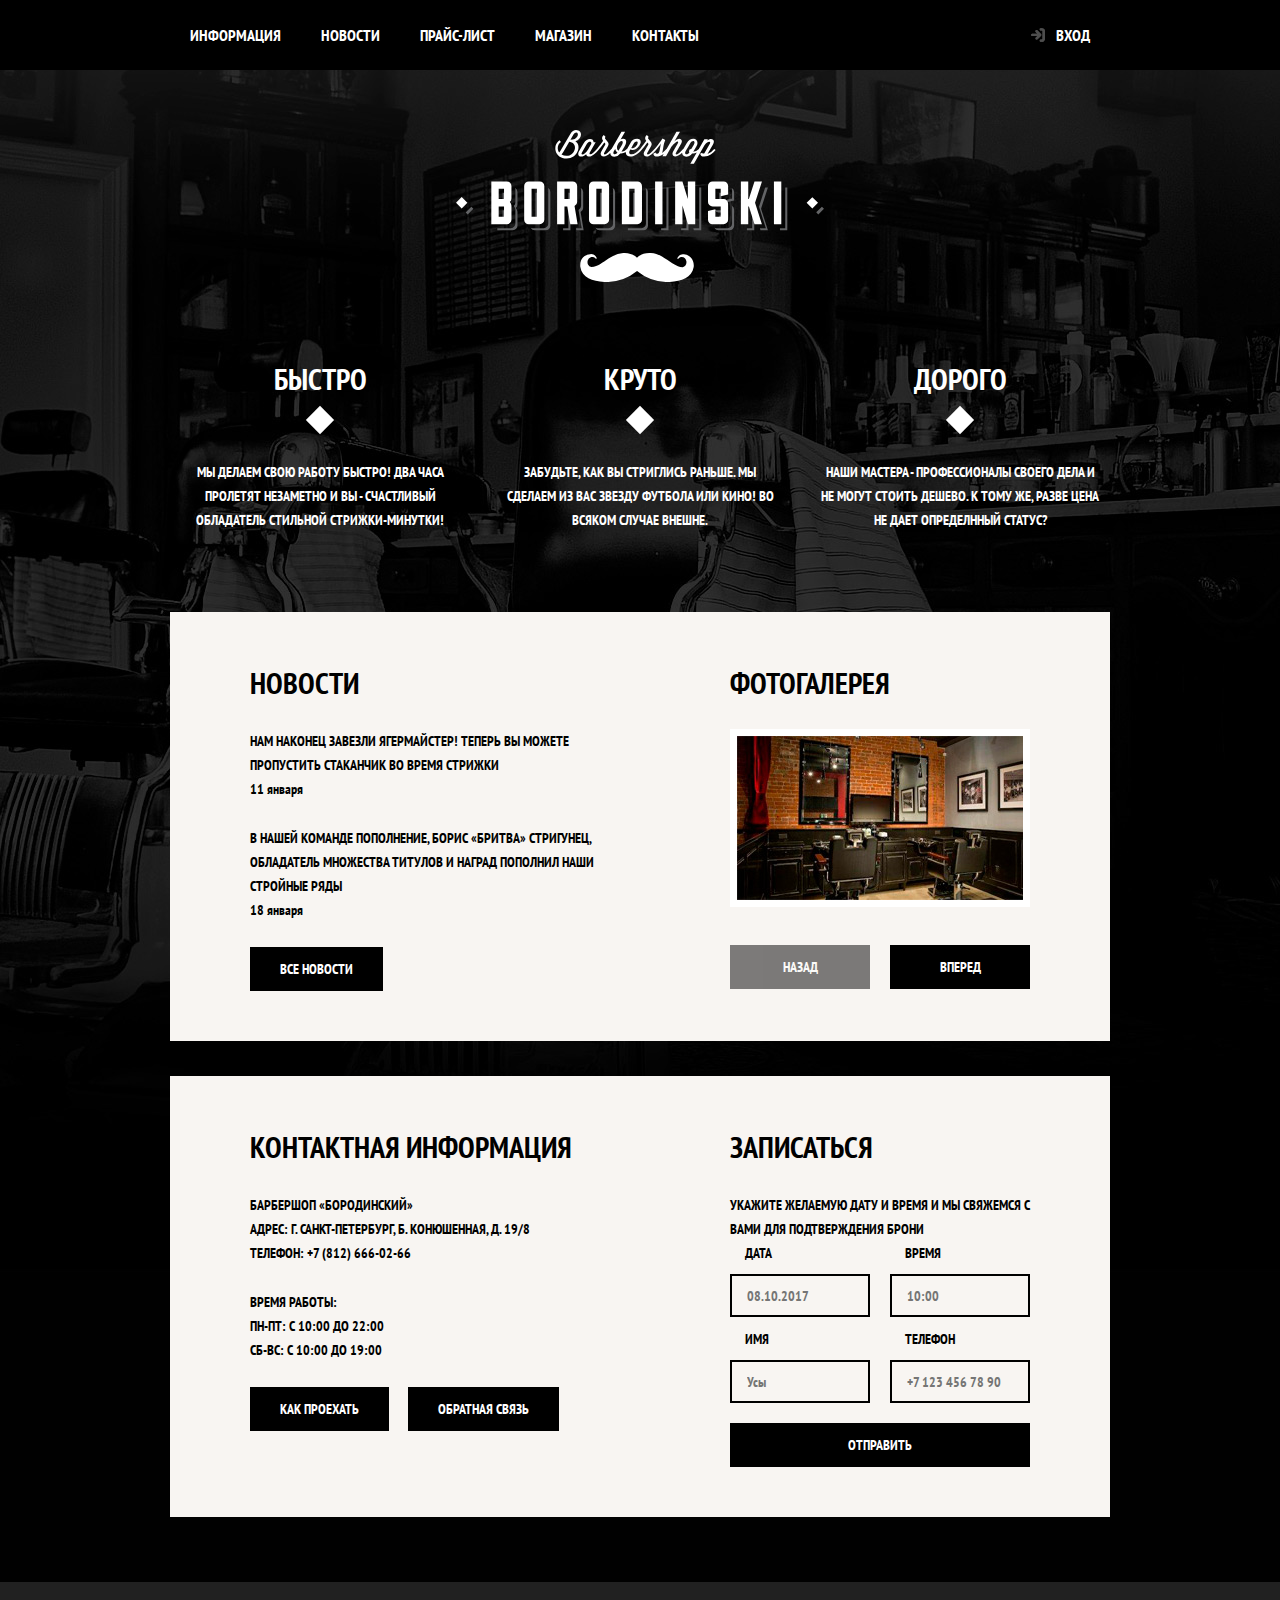
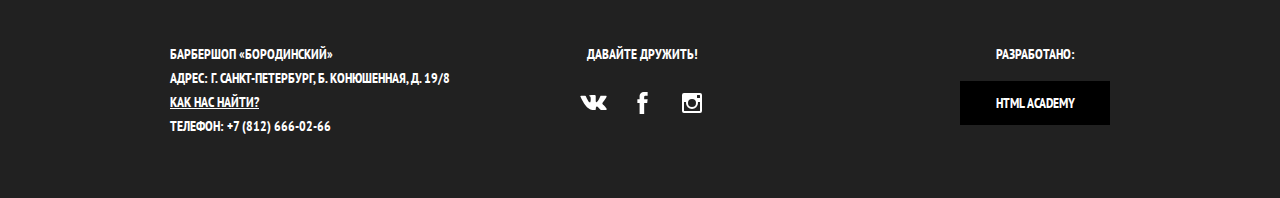
==== commit 23c8820c: "stylized modal windows" ====
--- a/Main_Page/index.html
+++ b/Main_Page/index.html
@@ -156,7 +156,7 @@
 
     <section class="modal modal-login">
       <h2>Личный кабинет</h2>
-      <p>Введите свой логин и пароль.</p>
+      <p class="modal-description">Введите свой логин и пароль.</p>
       <form action="https://echo.htmlacademy.ru" class="login-form" method="POST">
         <p>
           <label for="user-login" class="visually-hidden">Логин</label>
@@ -166,8 +166,8 @@
           <label for="user-password" class="visually-hidden">Пароль</label>
           <input type="password" class="login-icon-password" name="password" id="user-password" placeholder="Пароль">
         </p>
-        <p class="login-password-info">
-          <label class="login=checkbox">
+        <p class="login-help">
+          <label class="login-checkbox">
             <input type="checkbox" class="visually-hidden" name="remember">
             <span class="checkbox-indicator"></span>
             Запомните меня
@@ -182,7 +182,7 @@
     <section class="modal modal-map">
       <h2 class="visually-hidden">Как до нас добраться</h2>
       <p>
-        <img src="img/map.jpg" width="780" height="560" alt="Офис компании находится по адресу ул. Большая Конюшенная 19/8, Санкт-Петербург">
+        <img src="../Main_Page/img/map.jpg" width="780" height="560" alt="Офис компании находится по адресу ул. Большая Конюшенная 19/8, Санкт-Петербург">
       </p>
       <button class="modal-close" type="button">Закрыть</button>
     </section>
--- a/css/style.css
+++ b/css/style.css
@@ -377,12 +377,63 @@
 }
 
 .modal {
+  position: fixed;
+
   color: #000000;
 
   background-color: #f8f3f0;
   background-image: url("img/pattern-light.jpg");
   background-position: 0 0;
   background-repeat: repeat;
+  box-shadow: 0 30px 50px rgba(0, 0, 0, 0.7);
+}
+
+.modal-login {
+  display: none;
+  top: 120px;
+  left: 50%;
+
+  width: 300px;
+  margin-left: -230px;
+  padding: 50px 80px;
+}
+
+.modal-close {
+  position: absolute;
+  top: 0;
+  right: -34px;
+
+  width: 22px;
+  height: 22px; 
+
+  font-size: 0;
+
+  background-color: transparent;
+  border: 0;
+
+  cursor: pointer;
+}
+
+.modal-close::before,
+.modal-close::after {
+  content: "";
+
+  position: absolute;
+  top: 10px;
+  left: 2px;
+
+  width: 19px;
+  height: 3px;
+
+  background-color: #d0d0d0;
+}
+
+.modal-close::before {
+  transform: rotate(45deg);
+}
+
+.modal-close::after {
+  transform: rotate(-45deg);
 }
 
 .modal h2 {
@@ -390,8 +441,31 @@
   line-height: 42px;
 }
 
+.modal-login h2 {
+  margin: 0;
+  margin-bottom: 20px;
+
+  font-size: 30px;
+  line-height: 42px;
+}
+
+.modal-description {
+  margin: 0;
+  margin-bottom: 10px;
+}
+
+.login-form {
+  margin: 0;
+  margin-bottom: 10px;
+}
+
 .login-form input[type="text"],
 .login-form input[type="password"] {
+  box-sizing: border-box;
+  width: 300px;
+  padding: 10px 15px;
+  padding-right: 40px;
+  
   font: inherit;
   columns: #000000;
   text-transform: uppercase;
@@ -404,11 +478,77 @@
   border-color: #663d15;
 }
 
+.login-form .login-help {
+  display: flex;
+  flex-wrap: wrap;
+  justify-content: space-between;
+  margin: 15px 0;
+}
+
+.login-icon-user {
+  background-image: url("../Main_Page/img/user.svg");
+  background-position: 270px center;
+  background-repeat: no-repeat;
+}
+
+.login-icon-password {
+  background-image: url("../Main_Page/img/lock.svg");
+  background-position: 270px center;
+  background-repeat: no-repeat;
+}
+
+.login-checkbox {
+  position: relative;
+
+  padding-left: 30px;
+
+  cursor: pointer;
+}
+
 .login-checkbox:hover,
 .login-checkbox:focus {
   color: #663d15;
 }
 
+.login-checkbox input[type="checkbox"] + .checkbox-indicator {
+  position: absolute;
+  top: 0;
+  left: 0;
+
+  width: 17px;
+  height: 17px;
+
+  border: 2px solid #000000
+}
+
+.login-checkbox input[type="checkbox"]:focus + .checkbox-indicator {
+  border-color: #663d15;
+  outline: thin dotted;
+  outline: 5px auto -webkit-focus-ring-color;
+}
+
+.login-checkbox input[type="checkbox"]:focus + .checkbox-indicator::before,
+.login-checkbox input[type="checkbox"]:focus + .checkbox-indicator::after {
+  content: "";
+
+  position: absolute;
+  top: 8px;
+  left: 1px;
+
+  width: 15px;
+  height: 2px;
+
+  background-color: #000000;
+}
+
+.login-checkbox input[type="checkbox"]:focus + .checkbox-indicator::before {
+  transform: rotate(45deg);
+}
+
+.login-checkbox input[type="checkbox"]:focus + .checkbox-indicator::after {
+  transform: rotate(-45deg);
+}
+
 .restore {
   color: #000000;
   text-decoration: underline;
@@ -417,6 +557,28 @@
 .restore:hover,
 .restore:focus {
   text-decoration: none;
+}
+
+.login-form .button {
+  width: 100%;
+  margin-right: 0;
+}
+
+.modal-map {
+  display: none;
+  top: 50%;
+  left: 50%;
+
+  width: 766px;
+  height: 561px;
+  margin-top: -280px;
+  margin-left: -390px;
+
+  border: 7px solid white;
+}
+
+.modal-map p {
+  margin: 0;
 }
 
 /* ----------Сетка---------- */
